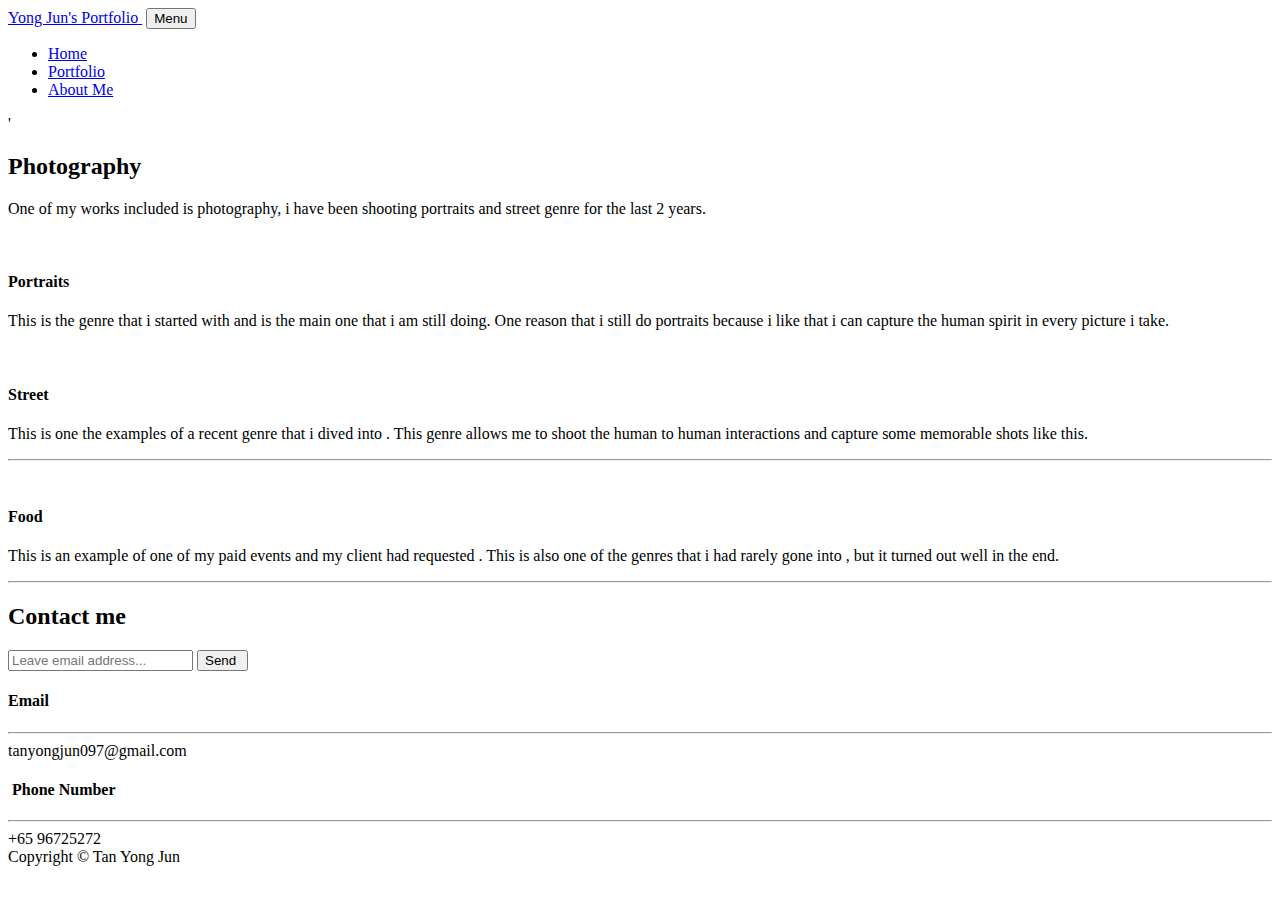
==== index.html @ a1301550 "Add files via upload" ====
<!DOCTYPE html>
<html lang="en">
    <head>
        <meta charset="utf-8" />
        <meta name="viewport" content="width=device-width, initial-scale=1, shrink-to-fit=no" />
        <meta name="description" content="" />
        <meta name="author" content="" />
        <title>Tan Yong Jun's Portfolio</title>
        <link rel="icon" type="image/x-icon" href="assets/img/favicon.ico" />
        <!-- Font Awesome icons (free version)-->
        <script src="https://use.fontawesome.com/releases/v5.12.1/js/all.js" crossorigin="anonymous"></script>
        <!-- Google fonts-->
        <link href="https://fonts.googleapis.com/css?family=Varela+Round" rel="stylesheet" />
        <link href="https://fonts.googleapis.com/css?family=Nunito:200,200i,300,300i,400,400i,600,600i,700,700i,800,800i,900,900i" rel="stylesheet" />
        <!-- Core theme CSS (includes Bootstrap)-->
        <link href="css/styles.css" rel="stylesheet" />
    </head>
    <body id="page-top">
        <!-- Navigation-->
        <nav class="navbar navbar-expand-lg navbar-light fixed-top" id="mainNav">
            <div class="container">
                <a class="navbar-brand js-scroll-trigger" href="#page-top">Yong Jun's Portfolio&nbsp;</a>
                <button class="navbar-toggler navbar-toggler-right" type="button" data-toggle="collapse" data-target="#navbarResponsive" aria-controls="navbarResponsive" aria-expanded="false" aria-label="Toggle navigation">Menu<i class="fas fa-bars"></i></button>
                <div class="collapse navbar-collapse" id="navbarResponsive">
                    <ul class="navbar-nav ml-auto">
                        <li class="nav-item"><a href="index.html" target="_self" class="nav-link js-scroll-trigger">Home</a></li>
                        <li class="nav-item"><a class="nav-link js-scroll-trigger" href="portfolio.html">Portfolio</a></li>
                        <li class="nav-item"><a href="about.html" target="_self" class="nav-link">About Me</a></li>
                    </ul>
                </div>
            </div>
        </nav>
        <!-- Masthead-->
        <header class="masthead">'

         
        </header>
        <!-- About-->
        <section class="about-section text-center" id="about">
            <div class="container">
              <div class="row">
                    <div class="col-lg-8 mx-auto">
                        <h2 class="text-white mb-4">Photography&nbsp;</h2>
                        <p class="text-white-50">One of my works included is photography, i have been shooting portraits and street genre for the last 2 years.&nbsp; &nbsp; &nbsp; &nbsp;</p>
                  </div>
                </div>
</div>
        </section>
        <!-- Projects-->
        <section class="projects-section bg-light" id="projects">
            <div class="container">
                <!-- Featured Project Row-->
                <div class="row align-items-center no-gutters mb-4 mb-lg-5">
                    <div class="col-xl-8 col-lg-7"><img class="img-fluid mb-3 mb-lg-0" src="assets/img/bg-masthead.jpg" alt="" /></div>
                    <div class="col-xl-4 col-lg-5">
                        <div class="featured-text text-center text-lg-left">
                            <h4>Portraits&nbsp;&nbsp;</h4>
                            <p class="text-black-50 mb-0">This is the genre that i started with and is the main one that i am still doing. One reason that i still do portraits because i like that i can capture the human spirit in every picture i take.&nbsp; &nbsp; &nbsp; &nbsp; &nbsp; &nbsp;&nbsp;</p>
                        </div>
                    </div>
                </div>
                <!-- Project One Row-->
                <div class="row justify-content-center no-gutters mb-5 mb-lg-0">
                    <div class="col-lg-6"><img class="img-fluid" src="assets/img/demo-image-01.jpg" alt="" /></div>
                    <div class="col-lg-6">
                        <div class="bg-black text-center h-100 project">
                            <div class="d-flex h-100">
                                <div class="project-text w-100 my-auto text-center text-lg-left">
                                    <h4 class="text-white">Street&nbsp;</h4>
                                    <p class="mb-0 text-white-50">This is one the examples of a recent genre that i dived into . This genre allows me to shoot the human to human interactions and capture some memorable shots like this.&nbsp;&nbsp;</p>
                                    <hr class="d-none d-lg-block mb-0 ml-0" />
                                </div>
                            </div>
                        </div>
                    </div>
                </div>
                <!-- Project Two Row-->
                <div class="row justify-content-center no-gutters">
                    <div class="col-lg-6"><img class="img-fluid" src="assets/img/demo-image-02.jpg" alt="" /></div>
                    <div class="col-lg-6 order-lg-first">
                        <div class="bg-black text-center h-100 project">
                            <div class="d-flex h-100">
                                <div class="project-text w-100 my-auto text-center text-lg-right">
                                    <h4 class="text-white">Food&nbsp;&nbsp;</h4>
                                    <p class="mb-0 text-white-50">This is an example of one of my paid events and my client had requested . This is also one of the genres that i had rarely gone into , but it turned out well in the end.&nbsp; &nbsp; &nbsp; &nbsp; &nbsp; &nbsp;&nbsp;</p>
                                    <hr class="d-none d-lg-block mb-0 mr-0" />
                                </div>
                            </div>
                        </div>
                    </div>
                </div>
            </div>
        </section>
        <!-- Signup-->
        <section class="signup-section" id="signup">
            <div class="container">
                <div class="row">
                    <div class="col-md-10 col-lg-8 mx-auto text-center">
                        <i class="far fa-paper-plane fa-2x mb-2 text-white"></i>
                        <h2 class="text-white mb-5">Contact me </h2>
                        <form class="form-inline d-flex"><input class="form-control flex-fill mr-0 mr-sm-2 mb-3 mb-sm-0" id="inputEmail" type="email" placeholder="Leave email address..." />
                          <button class="btn btn-primary mx-auto" type="submit">Send&nbsp;</button></form>
                    </div>
                </div>
            </div>
        </section>
        <!-- Contact-->
        <section class="contact-section bg-black">
            <div class="container">
                <div class="row">
                  <div class="col-md-4 mb-3 mb-md-0">
                      <div class="card py-4 h-100">
                            <div class="card-body text-center">
                                <i class="fas fa-envelope text-primary mb-2"></i>
                                <h4 class="text-uppercase m-0">Email</h4>
                                <hr class="my-4" />
                                <div class="small text-black-50">tanyongjun097@gmail.com</div>
                            </div>
                        </div>
                    </div>
                    <div class="col-md-4 mb-3 mb-md-0">
                        <div class="card py-4 h-100">
                            <div class="card-body text-center">
                                <i class="fas fa-mobile-alt text-primary mb-2"></i>
                                <h4 class="text-uppercase m-0">&nbsp;Phone Number</h4>
                                <hr class="my-4" />
                                <div class="small text-black-50">+65 96725272</div>
                            </div>
                        </div>
                    </div>
                </div>
                <div class="social d-flex justify-content-center">
                    <a class="mx-2" href="#!"><i class="fab fa-twitter"></i></a><a class="mx-2" href="#!"><i class="fab fa-facebook-f"></i></a><a class="mx-2" href="#!"><i class="fab fa-github"></i></a>
                </div>
            </div>
        </section>
        <!-- Footer-->
        <footer class="footer bg-black small text-center text-white-50">
          <div class="container">Copyright © Tan Yong Jun</div></footer>
        <!-- Bootstrap core JS-->
        <script src="https://cdnjs.cloudflare.com/ajax/libs/jquery/3.4.1/jquery.min.js"></script>
        <script src="https://stackpath.bootstrapcdn.com/bootstrap/4.4.1/js/bootstrap.bundle.min.js"></script>
        <!-- Third party plugin JS-->
        <script src="https://cdnjs.cloudflare.com/ajax/libs/jquery-easing/1.4.1/jquery.easing.min.js"></script>
        <!-- Core theme JS-->
        <script src="js/scripts.js"></script>
    </body>
</html>
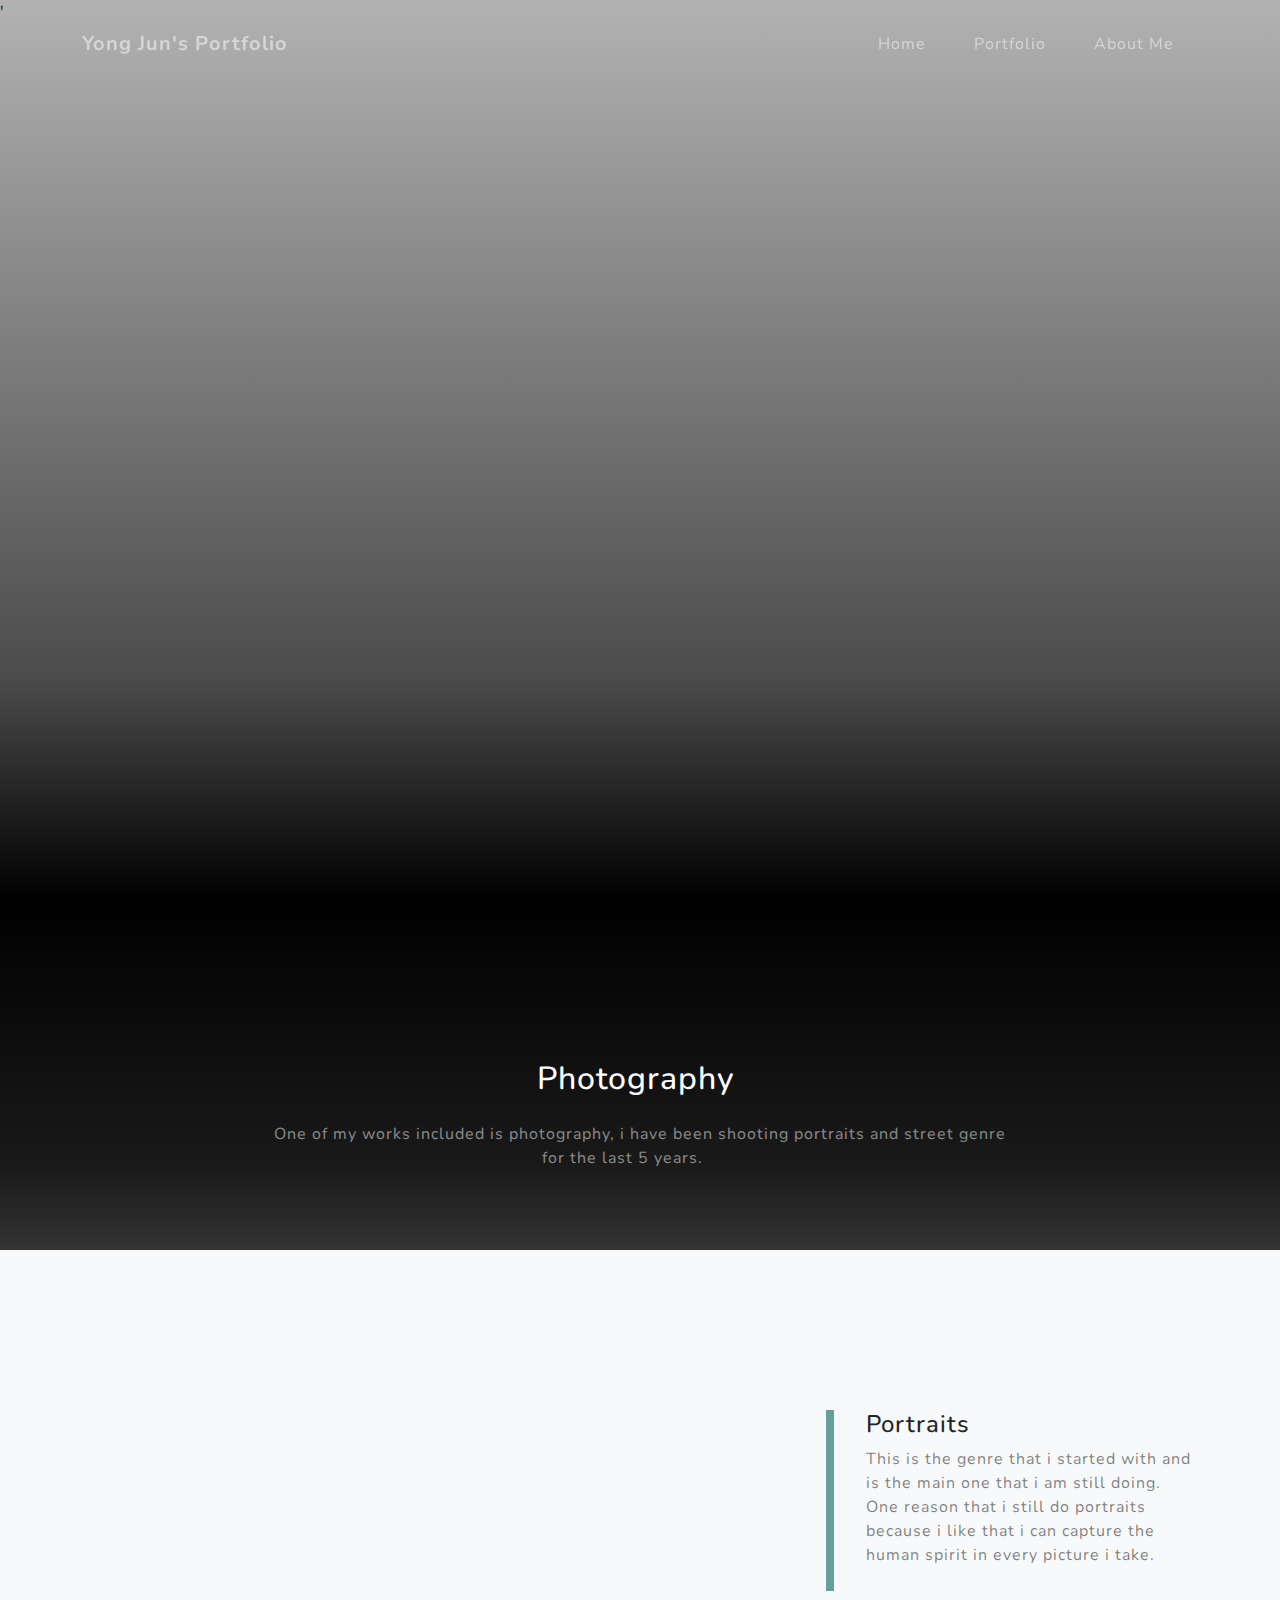
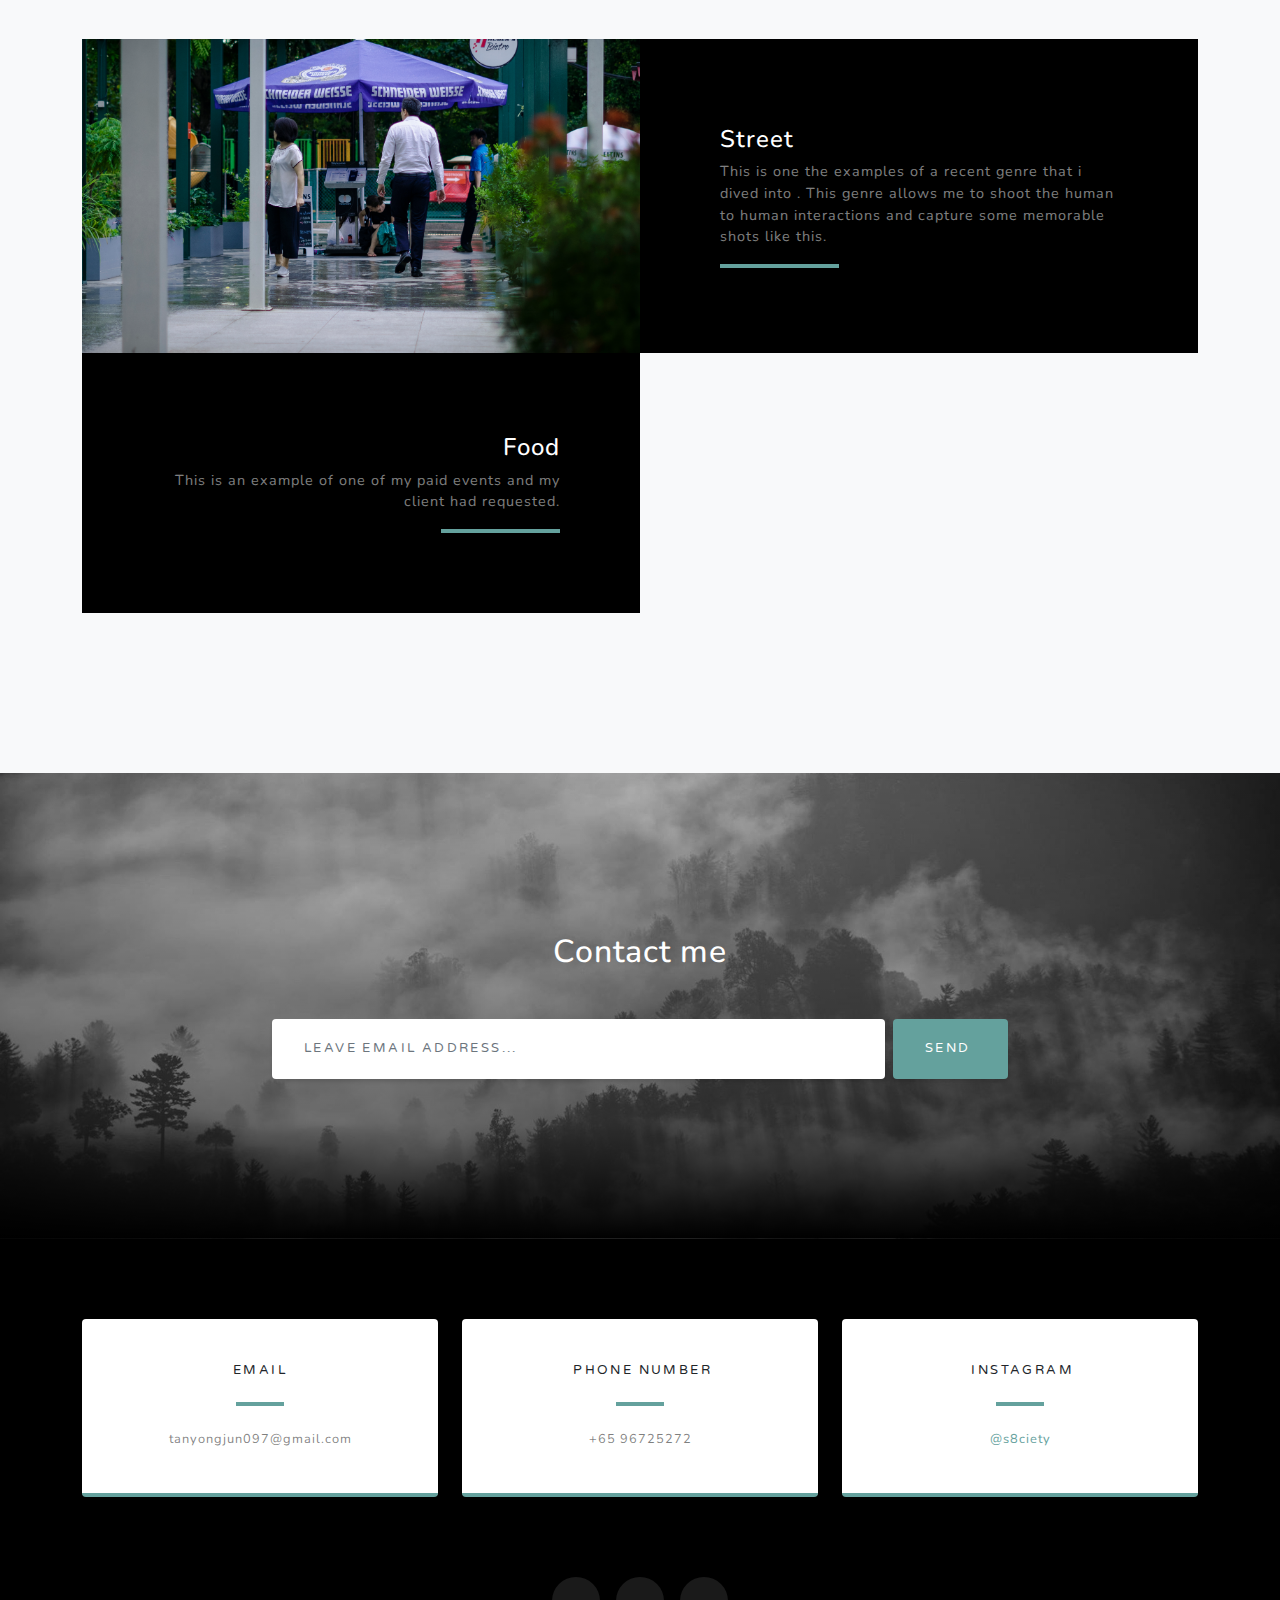
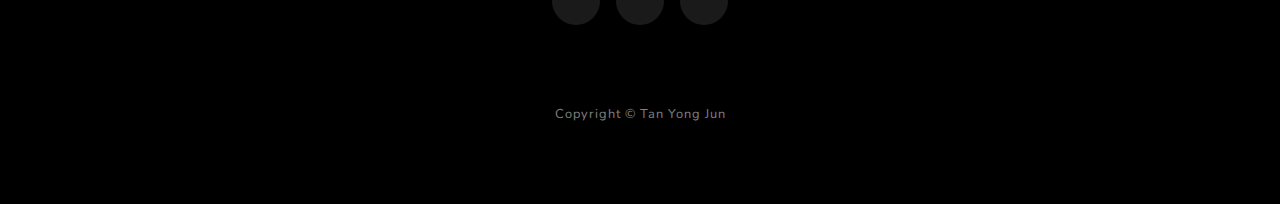
==== commit 82b525ab: "some fixes" ====
--- a/index.html
+++ b/index.html
@@ -1,148 +1,181 @@
 <!DOCTYPE html>
 <html lang="en">
-    <head>
-        <meta charset="utf-8" />
-        <meta name="viewport" content="width=device-width, initial-scale=1, shrink-to-fit=no" />
-        <meta name="description" content="" />
-        <meta name="author" content="" />
-        <title>Tan Yong Jun's Portfolio</title>
-        <link rel="icon" type="image/x-icon" href="assets/img/favicon.ico" />
-        <!-- Font Awesome icons (free version)-->
-        <script src="https://use.fontawesome.com/releases/v5.12.1/js/all.js" crossorigin="anonymous"></script>
-        <!-- Google fonts-->
-        <link href="https://fonts.googleapis.com/css?family=Varela+Round" rel="stylesheet" />
-        <link href="https://fonts.googleapis.com/css?family=Nunito:200,200i,300,300i,400,400i,600,600i,700,700i,800,800i,900,900i" rel="stylesheet" />
-        <!-- Core theme CSS (includes Bootstrap)-->
-        <link href="css/styles.css" rel="stylesheet" />
-    </head>
-    <body id="page-top">
-        <!-- Navigation-->
-        <nav class="navbar navbar-expand-lg navbar-light fixed-top" id="mainNav">
-            <div class="container">
-                <a class="navbar-brand js-scroll-trigger" href="#page-top">Yong Jun's Portfolio&nbsp;</a>
-                <button class="navbar-toggler navbar-toggler-right" type="button" data-toggle="collapse" data-target="#navbarResponsive" aria-controls="navbarResponsive" aria-expanded="false" aria-label="Toggle navigation">Menu<i class="fas fa-bars"></i></button>
-                <div class="collapse navbar-collapse" id="navbarResponsive">
-                    <ul class="navbar-nav ml-auto">
-                        <li class="nav-item"><a href="index.html" target="_self" class="nav-link js-scroll-trigger">Home</a></li>
-                        <li class="nav-item"><a class="nav-link js-scroll-trigger" href="portfolio.html">Portfolio</a></li>
-                        <li class="nav-item"><a href="about.html" target="_self" class="nav-link">About Me</a></li>
-                    </ul>
+
+<head>
+    <meta charset="utf-8" />
+    <meta name="viewport" content="width=device-width, initial-scale=1, shrink-to-fit=no" />
+    <meta name="description" content="" />
+    <meta name="author" content="" />
+    <title>Tan Yong Jun's Portfolio</title>
+    <link rel="icon" type="image/x-icon" href="assets/img/favicon.ico" />
+    <!-- Font Awesome icons (free version)-->
+    <script src="https://use.fontawesome.com/releases/v5.15.4/js/all.js" crossorigin="anonymous"></script>
+    <!-- Google fonts-->
+    <link href="https://fonts.googleapis.com/css?family=Varela+Round" rel="stylesheet" />
+    <link
+        href="https://fonts.googleapis.com/css?family=Nunito:200,200i,300,300i,400,400i,600,600i,700,700i,800,800i,900,900i"
+        rel="stylesheet" />
+    <!-- Core theme CSS (includes Bootstrap)-->
+    <link href="css/styles.css" rel="stylesheet" />
+</head>
+
+<body id="page-top">
+    <!-- Navigation-->
+    <nav class="navbar navbar-expand-lg navbar-light fixed-top" id="mainNav">
+        <div class="container">
+            <a class="navbar-brand js-scroll-trigger" href="#page-top">Yong Jun's Portfolio&nbsp;</a>
+            <button class="navbar-toggler navbar-toggler-right" type="button" data-toggle="collapse"
+                data-target="#navbarResponsive" aria-controls="navbarResponsive" aria-expanded="false"
+                aria-label="Toggle navigation">Menu<i class="fas fa-bars"></i></button>
+            <div class="collapse navbar-collapse" id="navbarResponsive">
+                <ul class="navbar-nav ml-auto">
+                    <li class="nav-item"><a href="index.html" target="_self" class="nav-link js-scroll-trigger">Home</a>
+                    </li>
+                    <li class="nav-item"><a class="nav-link js-scroll-trigger" href="portfolio.html">Portfolio</a></li>
+                    <li class="nav-item"><a href="about.html" target="_self" class="nav-link">About Me</a></li>
+                </ul>
+            </div>
+        </div>
+    </nav>
+    <!-- Masthead-->
+    <header class="masthead">'
+
+
+    </header>
+    <!-- About-->
+    <section class="about-section text-center" id="about">
+        <div class="container">
+            <div class="row">
+                <div class="col-lg-8 mx-auto">
+                    <h2 class="text-white mb-4">Photography&nbsp;</h2>
+                    <p class="text-white-50">One of my works included is photography, i have been shooting portraits and
+                        street genre for the last 5 years.&nbsp; &nbsp; &nbsp; &nbsp;</p>
                 </div>
             </div>
-        </nav>
-        <!-- Masthead-->
-        <header class="masthead">'
-
-         
-        </header>
-        <!-- About-->
-        <section class="about-section text-center" id="about">
-            <div class="container">
-              <div class="row">
-                    <div class="col-lg-8 mx-auto">
-                        <h2 class="text-white mb-4">Photography&nbsp;</h2>
-                        <p class="text-white-50">One of my works included is photography, i have been shooting portraits and street genre for the last 2 years.&nbsp; &nbsp; &nbsp; &nbsp;</p>
-                  </div>
-                </div>
-</div>
-        </section>
-        <!-- Projects-->
-        <section class="projects-section bg-light" id="projects">
-            <div class="container">
-                <!-- Featured Project Row-->
-                <div class="row align-items-center no-gutters mb-4 mb-lg-5">
-                    <div class="col-xl-8 col-lg-7"><img class="img-fluid mb-3 mb-lg-0" src="assets/img/bg-masthead.jpg" alt="" /></div>
-                    <div class="col-xl-4 col-lg-5">
-                        <div class="featured-text text-center text-lg-left">
-                            <h4>Portraits&nbsp;&nbsp;</h4>
-                            <p class="text-black-50 mb-0">This is the genre that i started with and is the main one that i am still doing. One reason that i still do portraits because i like that i can capture the human spirit in every picture i take.&nbsp; &nbsp; &nbsp; &nbsp; &nbsp; &nbsp;&nbsp;</p>
-                        </div>
+        </div>
+    </section>
+    <!-- Projects-->
+    <section class="projects-section bg-light" id="projects">
+        <div class="container">
+            <!-- Featured Project Row-->
+            <div class="row align-items-center no-gutters mb-4 mb-lg-5">
+                <div class="col-xl-8 col-lg-7"><img class="img-fluid mb-3 mb-lg-0" src="assets/img/bg-masthead.jpg"
+                        alt="" /></div>
+                <div class="col-xl-4 col-lg-5">
+                    <div class="featured-text text-center text-lg-left">
+                        <h4>Portraits&nbsp;&nbsp;</h4>
+                        <p class="text-black-50 mb-0">This is the genre that i started with and is the main one that i
+                            am still doing. One reason that i still do portraits because i like that i can capture the
+                            human spirit in every picture i take.&nbsp; &nbsp; &nbsp; &nbsp; &nbsp; &nbsp;&nbsp;</p>
                     </div>
                 </div>
-                <!-- Project One Row-->
-                <div class="row justify-content-center no-gutters mb-5 mb-lg-0">
-                    <div class="col-lg-6"><img class="img-fluid" src="assets/img/demo-image-01.jpg" alt="" /></div>
-                    <div class="col-lg-6">
-                        <div class="bg-black text-center h-100 project">
-                            <div class="d-flex h-100">
-                                <div class="project-text w-100 my-auto text-center text-lg-left">
-                                    <h4 class="text-white">Street&nbsp;</h4>
-                                    <p class="mb-0 text-white-50">This is one the examples of a recent genre that i dived into . This genre allows me to shoot the human to human interactions and capture some memorable shots like this.&nbsp;&nbsp;</p>
-                                    <hr class="d-none d-lg-block mb-0 ml-0" />
-                                </div>
-                            </div>
-                        </div>
-                    </div>
-                </div>
-                <!-- Project Two Row-->
-                <div class="row justify-content-center no-gutters">
-                    <div class="col-lg-6"><img class="img-fluid" src="assets/img/demo-image-02.jpg" alt="" /></div>
-                    <div class="col-lg-6 order-lg-first">
-                        <div class="bg-black text-center h-100 project">
-                            <div class="d-flex h-100">
-                                <div class="project-text w-100 my-auto text-center text-lg-right">
-                                    <h4 class="text-white">Food&nbsp;&nbsp;</h4>
-                                    <p class="mb-0 text-white-50">This is an example of one of my paid events and my client had requested . This is also one of the genres that i had rarely gone into , but it turned out well in the end.&nbsp; &nbsp; &nbsp; &nbsp; &nbsp; &nbsp;&nbsp;</p>
-                                    <hr class="d-none d-lg-block mb-0 mr-0" />
-                                </div>
+            </div>
+            <!-- Project One Row-->
+            <div class="row justify-content-center no-gutters mb-5 mb-lg-0">
+                <div class="col-lg-6"><img class="img-fluid" src="assets/img/demo-image-01.jpg" alt="" /></div>
+                <div class="col-lg-6">
+                    <div class="bg-black text-center h-100 project">
+                        <div class="d-flex h-100">
+                            <div class="project-text w-100 my-auto text-center text-lg-left">
+                                <h4 class="text-white">Street&nbsp;</h4>
+                                <p class="mb-0 text-white-50">This is one the examples of a recent genre that i dived
+                                    into . This genre allows me to shoot the human to human interactions and capture
+                                    some memorable shots like this.&nbsp;&nbsp;</p>
+                                <hr class="d-none d-lg-block mb-0 ml-0" />
                             </div>
                         </div>
                     </div>
                 </div>
             </div>
-        </section>
-        <!-- Signup-->
-        <section class="signup-section" id="signup">
-            <div class="container">
-                <div class="row">
-                    <div class="col-md-10 col-lg-8 mx-auto text-center">
-                        <i class="far fa-paper-plane fa-2x mb-2 text-white"></i>
-                        <h2 class="text-white mb-5">Contact me </h2>
-                        <form class="form-inline d-flex"><input class="form-control flex-fill mr-0 mr-sm-2 mb-3 mb-sm-0" id="inputEmail" type="email" placeholder="Leave email address..." />
-                          <button class="btn btn-primary mx-auto" type="submit">Send&nbsp;</button></form>
-                    </div>
-                </div>
-            </div>
-        </section>
-        <!-- Contact-->
-        <section class="contact-section bg-black">
-            <div class="container">
-                <div class="row">
-                  <div class="col-md-4 mb-3 mb-md-0">
-                      <div class="card py-4 h-100">
-                            <div class="card-body text-center">
-                                <i class="fas fa-envelope text-primary mb-2"></i>
-                                <h4 class="text-uppercase m-0">Email</h4>
-                                <hr class="my-4" />
-                                <div class="small text-black-50">tanyongjun097@gmail.com</div>
-                            </div>
-                        </div>
-                    </div>
-                    <div class="col-md-4 mb-3 mb-md-0">
-                        <div class="card py-4 h-100">
-                            <div class="card-body text-center">
-                                <i class="fas fa-mobile-alt text-primary mb-2"></i>
-                                <h4 class="text-uppercase m-0">&nbsp;Phone Number</h4>
-                                <hr class="my-4" />
-                                <div class="small text-black-50">+65 96725272</div>
+            <!-- Project Two Row-->
+            <div class="row justify-content-center no-gutters">
+                <div class="col-lg-6"><img class="img-fluid" src="assets/img/demo-image-02.jpg" alt="" /></div>
+                <div class="col-lg-6 order-lg-first">
+                    <div class="bg-black text-center h-100 project">
+                        <div class="d-flex h-100">
+                            <div class="project-text w-100 my-auto text-center text-lg-right">
+                                <h4 class="text-white">Food</h4>
+                                <p class="mb-0 text-white-50">This is an example of one of my paid events and my client
+                                    had requested.</p>
+                                <hr class="d-none d-lg-block mb-0 mr-0" />
                             </div>
                         </div>
                     </div>
                 </div>
-                <div class="social d-flex justify-content-center">
-                    <a class="mx-2" href="#!"><i class="fab fa-twitter"></i></a><a class="mx-2" href="#!"><i class="fab fa-facebook-f"></i></a><a class="mx-2" href="#!"><i class="fab fa-github"></i></a>
+            </div>
+        </div>
+    </section>
+    <!-- Signup-->
+    <section class="signup-section" id="signup">
+        <div class="container">
+            <div class="row">
+                <div class="col-md-10 col-lg-8 mx-auto text-center">
+                    <i class="far fa-paper-plane fa-2x mb-2 text-white"></i>
+                    <h2 class="text-white mb-5">Contact me </h2>
+                    <form class="form-inline d-flex"><input class="form-control flex-fill mr-0 mr-sm-2 mb-3 mb-sm-0"
+                            id="inputEmail" type="email" placeholder="Leave email address..." />
+                        <button class="btn btn-primary mx-auto" type="submit">Send&nbsp;</button>
+                    </form>
                 </div>
             </div>
-        </section>
-        <!-- Footer-->
-        <footer class="footer bg-black small text-center text-white-50">
-          <div class="container">Copyright © Tan Yong Jun</div></footer>
-        <!-- Bootstrap core JS-->
-        <script src="https://cdnjs.cloudflare.com/ajax/libs/jquery/3.4.1/jquery.min.js"></script>
-        <script src="https://stackpath.bootstrapcdn.com/bootstrap/4.4.1/js/bootstrap.bundle.min.js"></script>
-        <!-- Third party plugin JS-->
-        <script src="https://cdnjs.cloudflare.com/ajax/libs/jquery-easing/1.4.1/jquery.easing.min.js"></script>
-        <!-- Core theme JS-->
-        <script src="js/scripts.js"></script>
-    </body>
-</html>
+        </div>
+    </section>
+    <!-- Contact-->
+    <section class="contact-section bg-black">
+        <div class="container">
+            <div class="row">
+                <div class="col-md-4 mb-3 mb-md-0">
+                    <div class="card py-4 h-100">
+                        <div class="card-body text-center">
+                            <i class="fas fa-envelope text-primary mb-2"></i>
+                            <h4 class="text-uppercase m-0">Email</h4>
+                            <hr class="my-4" />
+                            <div class="small text-black-50">tanyongjun097@gmail.com</div>
+                        </div>
+                    </div>
+                </div>
+                <div class="col-md-4 mb-3 mb-md-0">
+                    <div class="card py-4 h-100">
+                        <div class="card-body text-center">
+                            <i class="fas fa-mobile-alt text-primary mb-2"></i>
+                            <h4 class="text-uppercase m-0">&nbsp;Phone Number</h4>
+                            <hr class="my-4" />
+                            <div class="small text-black-50">+65 96725272</div>
+                        </div>
+                    </div>
+                </div>
+                <div class="col-md-4 mb-3 mb-md-0">
+                    <div class="card py-4 h-100">
+                        <div class="card-body text-center">
+                            <i class="fab fa-instagram text-primary mb-2"></i>
+                            <h4 class="text-uppercase m-0">&nbsp;Instagram</h4>
+                            <hr class="my-4" />
+                            <div class="small text-black-50"><a
+                                    href="https://www.instagram.com/s8ciety/?hl=en">@s8ciety</a></div>
+                        </div>
+                    </div>
+                </div>
+            </div>
+
+            <div class="social d-flex justify-content-center">
+                <a class="mx-2" href="http://www.linkedin.com/in/yong-jun-tan-63b575221"><i
+                        class="fab fa-linkedin-in"></i></a><a class="mx-2"
+                    href="https://www.tiktok.com/@s8ciety?lang=en"><i class="fab fa-tiktok"></i></a><a class="mx-2"
+                    href="https://www.youtube.com/channel/UC6aPzsuiiHWMNskx7ndKRUw"><i class="fab fa-youtube"></i></a>
+            </div>
+        </div>
+    </section>
+    <!-- Footer-->
+    <footer class="footer bg-black small text-center text-white-50">
+        <div class="container">Copyright © Tan Yong Jun</div>
+    </footer>
+    <!-- Bootstrap core JS-->
+    <script src="https://cdnjs.cloudflare.com/ajax/libs/jquery/3.4.1/jquery.min.js"></script>
+    <script src="https://stackpath.bootstrapcdn.com/bootstrap/4.4.1/js/bootstrap.bundle.min.js"></script>
+    <!-- Third party plugin JS-->
+    <script src="https://cdnjs.cloudflare.com/ajax/libs/jquery-easing/1.4.1/jquery.easing.min.js"></script>
+    <!-- Core theme JS-->
+    <script src="js/scripts.js"></script>
+</body>
+
+</html>